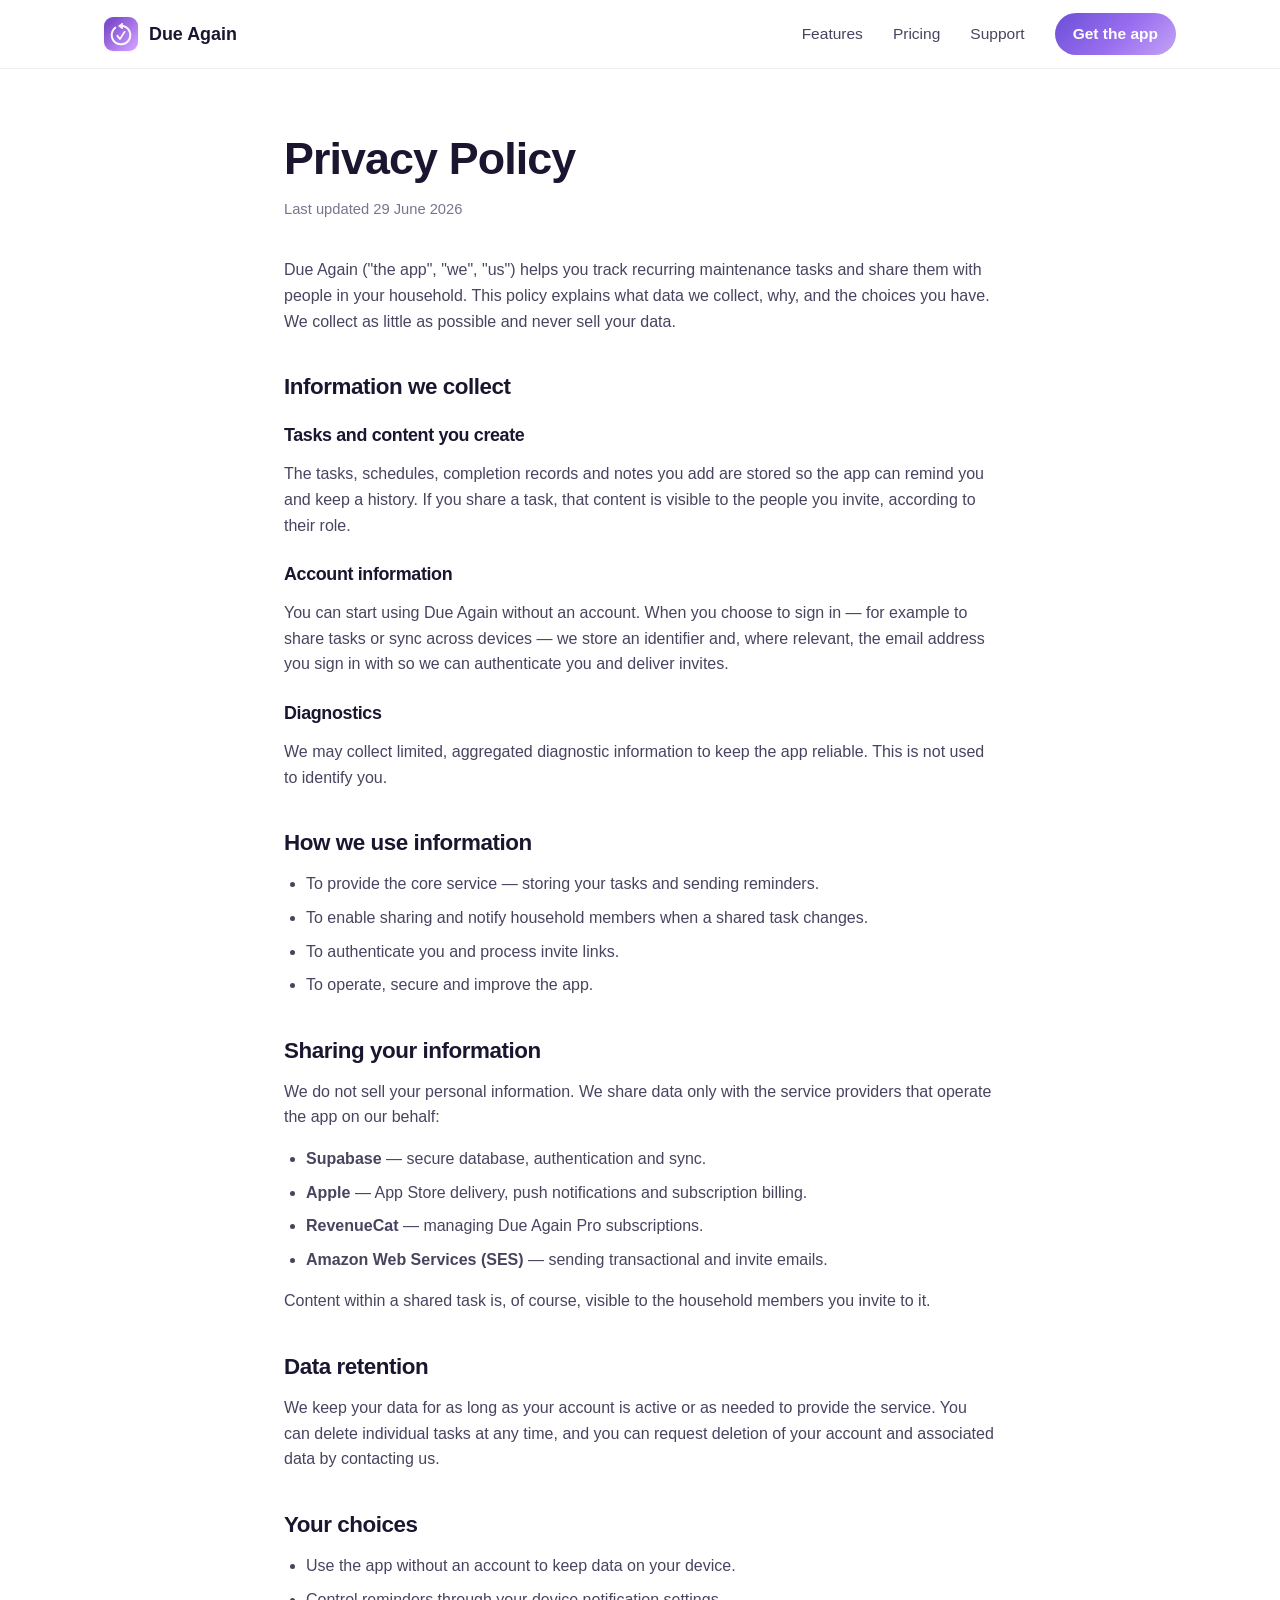
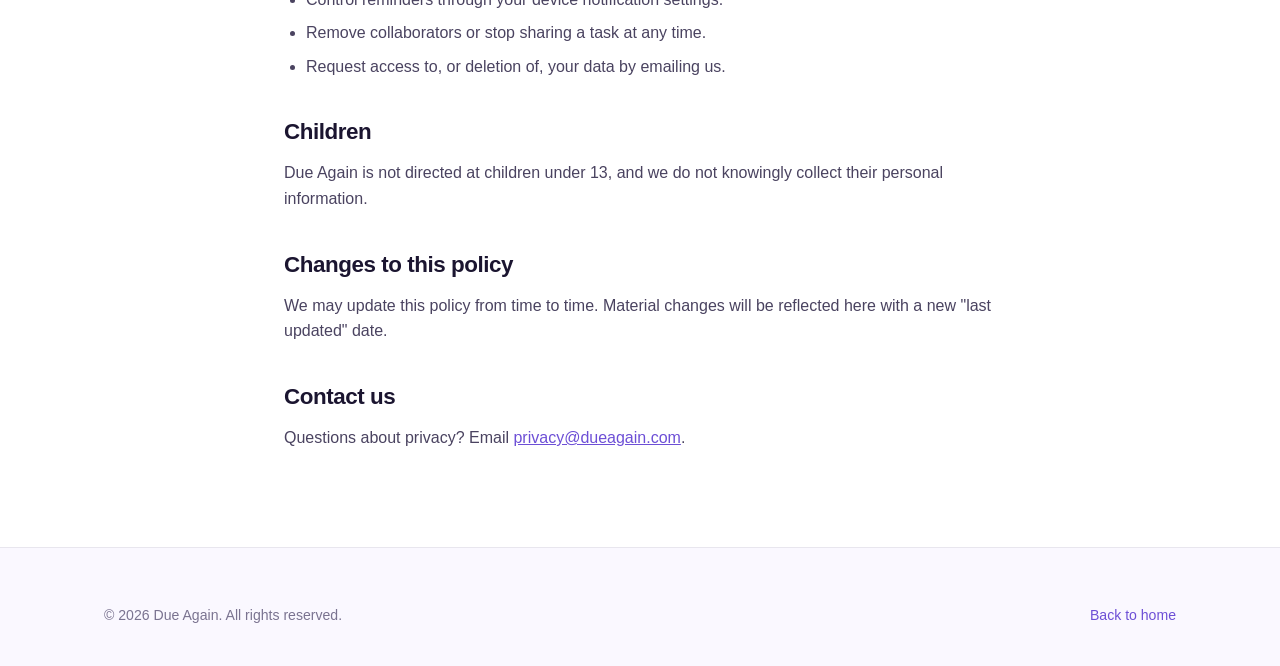
==== privacy.html @ 54531858 "Regenerate website prior to launch" ====
<!doctype html>
<html lang="en">
  <head>
    <meta charset="utf-8" />
    <meta name="viewport" content="width=device-width, initial-scale=1" />
    <title>Privacy Policy — Due Again</title>
    <meta name="description" content="How Due Again collects, uses and protects your data." />
    <link rel="canonical" href="https://dueagain.com/privacy.html" />
    <meta name="theme-color" content="#6d4fd6" />
    <link rel="icon" href="images/favicon.png" />
    <link rel="apple-touch-icon" href="images/app-icon.png" />
    <link rel="stylesheet" href="css/main.css" />
  </head>
  <body>
    <header class="nav">
      <div class="container nav-inner">
        <a class="brand" href="/">
          <img src="images/app-icon.png" alt="Due Again app icon" />
          <span>Due Again</span>
        </a>
        <nav class="nav-links" aria-label="Primary">
          <a href="/#features">Features</a>
          <a href="/#pricing">Pricing</a>
          <a href="/support.html">Support</a>
          <a class="nav-cta" href="https://apps.apple.com/app/id6779137593">Get the app</a>
        </nav>
      </div>
    </header>

    <main class="doc">
      <div class="container doc-wrap">
        <h1>Privacy Policy</h1>
        <p class="updated">Last updated 29 June 2026</p>

        <p>
          Due Again ("the app", "we", "us") helps you track recurring maintenance
          tasks and share them with people in your household. This policy explains
          what data we collect, why, and the choices you have. We collect as little
          as possible and never sell your data.
        </p>

        <h2>Information we collect</h2>
        <h3>Tasks and content you create</h3>
        <p>
          The tasks, schedules, completion records and notes you add are stored so
          the app can remind you and keep a history. If you share a task, that
          content is visible to the people you invite, according to their role.
        </p>
        <h3>Account information</h3>
        <p>
          You can start using Due Again without an account. When you choose to sign
          in — for example to share tasks or sync across devices — we store an
          identifier and, where relevant, the email address you sign in with so we
          can authenticate you and deliver invites.
        </p>
        <h3>Diagnostics</h3>
        <p>
          We may collect limited, aggregated diagnostic information to keep the app
          reliable. This is not used to identify you.
        </p>

        <h2>How we use information</h2>
        <ul>
          <li>To provide the core service — storing your tasks and sending reminders.</li>
          <li>To enable sharing and notify household members when a shared task changes.</li>
          <li>To authenticate you and process invite links.</li>
          <li>To operate, secure and improve the app.</li>
        </ul>

        <h2>Sharing your information</h2>
        <p>
          We do not sell your personal information. We share data only with the
          service providers that operate the app on our behalf:
        </p>
        <ul>
          <li><strong>Supabase</strong> — secure database, authentication and sync.</li>
          <li><strong>Apple</strong> — App Store delivery, push notifications and subscription billing.</li>
          <li><strong>RevenueCat</strong> — managing Due Again Pro subscriptions.</li>
          <li><strong>Amazon Web Services (SES)</strong> — sending transactional and invite emails.</li>
        </ul>
        <p>Content within a shared task is, of course, visible to the household members you invite to it.</p>

        <h2>Data retention</h2>
        <p>
          We keep your data for as long as your account is active or as needed to
          provide the service. You can delete individual tasks at any time, and you
          can request deletion of your account and associated data by contacting us.
        </p>

        <h2>Your choices</h2>
        <ul>
          <li>Use the app without an account to keep data on your device.</li>
          <li>Control reminders through your device notification settings.</li>
          <li>Remove collaborators or stop sharing a task at any time.</li>
          <li>Request access to, or deletion of, your data by emailing us.</li>
        </ul>

        <h2>Children</h2>
        <p>Due Again is not directed at children under 13, and we do not knowingly collect their personal information.</p>

        <h2>Changes to this policy</h2>
        <p>We may update this policy from time to time. Material changes will be reflected here with a new "last updated" date.</p>

        <h2>Contact us</h2>
        <p>Questions about privacy? Email <a href="mailto:privacy@dueagain.com">privacy@dueagain.com</a>.</p>
      </div>
    </main>

    <footer class="footer">
      <div class="container">
        <div class="footer-bottom" style="border:0;margin:0;padding:0">
          <span>© 2026 Due Again. All rights reserved.</span>
          <span><a href="/" style="color:var(--violet-600);text-decoration:none">Back to home</a></span>
        </div>
      </div>
    </footer>
  </body>
</html>
---- css/main.css ----
/* Due Again — marketing site
   Hand-written, dependency-free. Brand colours sampled from the app icon
   (a white circular-arrow + check on a violet → lavender gradient). */

:root {
  /* Brand */
  --violet-700: #5b3fc4;
  --violet-600: #6d4fd6;
  --violet-500: #8257e6;
  --violet-400: #a07cf0;
  --violet-200: #d9c8f8;
  --violet-050: #f4eefe;
  --grad: linear-gradient(135deg, #6d4fd6 0%, #9a6ff0 55%, #c4a4f4 100%);
  --grad-soft: linear-gradient(135deg, #f6f1fe 0%, #efe8fc 100%);

  /* Category accents */
  --home: #2f8f6b;
  --car: #2563c9;
  --garden: #4e9a2f;
  --personal: #c2570f;
  --other: #6b7280;

  /* Ink + surfaces */
  --ink: #1b1530;
  --ink-2: #4a4360;
  --ink-3: #7a7390;
  --line: rgba(27, 21, 48, 0.08);
  --bg: #ffffff;
  --bg-alt: #faf8ff;
  --card: #ffffff;

  --radius: 18px;
  --radius-lg: 26px;
  --shadow-sm: 0 1px 3px rgba(27, 21, 48, 0.06);
  --shadow-md: 0 12px 32px rgba(48, 30, 110, 0.10);
  --shadow-lg: 0 30px 70px rgba(48, 30, 110, 0.18);

  --maxw: 1120px;
  --font: -apple-system, BlinkMacSystemFont, "Segoe UI", Roboto,
    "Helvetica Neue", Arial, "Apple Color Emoji", sans-serif;

  color-scheme: light;
}

* { box-sizing: border-box; }

html { scroll-behavior: smooth; -webkit-text-size-adjust: 100%; }

body {
  margin: 0;
  font-family: var(--font);
  color: var(--ink);
  background: var(--bg);
  line-height: 1.6;
  overflow-x: hidden;
  -webkit-font-smoothing: antialiased;
  text-rendering: optimizeLegibility;
}

img { max-width: 100%; display: block; }
a { color: inherit; }

h1, h2, h3 { line-height: 1.12; letter-spacing: -0.02em; margin: 0; }

.container {
  width: 100%;
  max-width: var(--maxw);
  margin: 0 auto;
  padding: 0 24px;
}

.eyebrow {
  display: inline-block;
  font-size: 0.8rem;
  font-weight: 700;
  letter-spacing: 0.08em;
  text-transform: uppercase;
  color: var(--violet-600);
  margin-bottom: 14px;
}

.section { padding: 96px 0; }
.section-alt { background: var(--bg-alt); }
.section-head { max-width: 680px; margin: 0 auto 56px; text-align: center; }
.section-head h2 { font-size: clamp(1.9rem, 4vw, 2.8rem); }
.section-head p { color: var(--ink-2); font-size: 1.1rem; margin: 16px 0 0; }

/* ---------- Buttons ---------- */
.btn {
  display: inline-flex;
  align-items: center;
  gap: 8px;
  font: inherit;
  font-weight: 600;
  font-size: 1rem;
  text-decoration: none;
  padding: 13px 24px;
  border-radius: 999px;
  border: 1px solid transparent;
  cursor: pointer;
  transition: transform 0.15s ease, box-shadow 0.15s ease, background 0.15s ease;
}
.btn-primary {
  background: var(--grad);
  color: #fff;
  box-shadow: 0 10px 24px rgba(109, 79, 214, 0.35);
}
.btn-primary:hover { transform: translateY(-2px); box-shadow: 0 16px 32px rgba(109, 79, 214, 0.42); }
.btn-ghost {
  background: rgba(255, 255, 255, 0.7);
  border-color: var(--line);
  color: var(--ink);
}
.btn-ghost:hover { background: #fff; transform: translateY(-2px); }

/* App Store badge */
.store-badge { height: 54px; width: auto; }
.store-badge:hover { opacity: 0.88; }
.badge-row { display: flex; flex-wrap: wrap; gap: 16px; align-items: center; }

/* ---------- Nav ---------- */
.nav {
  position: sticky;
  top: 0;
  z-index: 50;
  background: rgba(255, 255, 255, 0.82);
  backdrop-filter: saturate(180%) blur(14px);
  -webkit-backdrop-filter: saturate(180%) blur(14px);
  border-bottom: 1px solid var(--line);
}
.nav-inner {
  display: flex;
  align-items: center;
  justify-content: space-between;
  height: 68px;
}
.brand { display: flex; align-items: center; gap: 11px; text-decoration: none; color: var(--ink); font-weight: 700; font-size: 1.12rem; }
.brand img { width: 34px; height: 34px; border-radius: 9px; box-shadow: var(--shadow-sm); }
.nav-links { display: flex; align-items: center; gap: 30px; }
.nav-links a { text-decoration: none; color: var(--ink-2); font-weight: 500; font-size: 0.97rem; }
.nav-links a:hover { color: var(--ink); }
.nav-cta { background: var(--grad); color: #fff !important; padding: 9px 18px; border-radius: 999px; font-weight: 600 !important; }
.nav-cta:hover { opacity: 0.92; }
.nav-toggle { display: none; }
@media (max-width: 820px) {
  .nav-links a:not(.nav-cta) { display: none; }
}

/* ---------- Hero ---------- */
.hero {
  position: relative;
  overflow: hidden;
  padding: 72px 0 90px;
  background:
    radial-gradient(900px 520px at 78% -8%, rgba(154, 111, 240, 0.22), transparent 60%),
    radial-gradient(700px 460px at 0% 100%, rgba(196, 164, 244, 0.20), transparent 55%),
    var(--bg);
}
.hero-grid {
  display: grid;
  grid-template-columns: 1.05fr 0.95fr;
  gap: 40px;
  align-items: center;
}
.hero-title {
  font-size: clamp(2.4rem, 5.4vw, 4rem);
  font-weight: 800;
  letter-spacing: -0.03em;
}
.hero-title .accent {
  background: var(--grad);
  -webkit-background-clip: text;
  background-clip: text;
  color: transparent;
}
.hero-sub {
  font-size: 1.22rem;
  color: var(--ink-2);
  margin: 22px 0 32px;
  max-width: 540px;
}
.hero-actions { display: flex; flex-wrap: wrap; gap: 16px; align-items: center; }
.hero-note { margin-top: 22px; color: var(--ink-3); font-size: 0.92rem; display: flex; align-items: center; gap: 8px; flex-wrap: wrap; }
.hero-note svg { color: var(--violet-500); flex: none; }
.hero-note span { min-width: 0; }

.hero-visual { display: flex; justify-content: center; position: relative; }

/* ---------- Phone mockup ---------- */
.phone {
  width: 322px;
  flex: none;
  background: #0f0a1f;
  border-radius: 44px;
  padding: 11px;
  box-shadow: var(--shadow-lg);
  position: relative;
}
.phone::before { /* notch */
  content: "";
  position: absolute;
  top: 20px; left: 50%; transform: translateX(-50%);
  width: 120px; height: 26px;
  background: #0f0a1f;
  border-radius: 0 0 16px 16px;
  z-index: 3;
}
.phone-screen {
  background: var(--bg);
  border-radius: 34px;
  overflow: hidden;
  height: 600px;
  display: flex;
  flex-direction: column;
}
.phone-tilt { transform: perspective(1600px) rotateY(-14deg) rotateX(3deg); }

/* App UI inside the phone */
.app-status {
  height: 50px; flex: none;
  background: var(--grad);
  display: flex; align-items: flex-end; justify-content: space-between;
  padding: 0 20px 8px;
  color: #fff; font-size: 0.78rem; font-weight: 600;
}
.app-head {
  background: var(--grad);
  color: #fff;
  padding: 6px 20px 22px;
}
.app-head .hello { font-size: 0.84rem; opacity: 0.9; }
.app-head .date { font-size: 1.4rem; font-weight: 800; letter-spacing: -0.02em; }
.app-summary {
  display: flex; gap: 10px; margin-top: 16px;
}
.summary-pill {
  flex: 1; background: rgba(255, 255, 255, 0.18);
  border-radius: 13px; padding: 10px 12px; backdrop-filter: blur(4px);
}
.summary-pill .n { font-size: 1.35rem; font-weight: 800; line-height: 1; }
.summary-pill .l { font-size: 0.7rem; opacity: 0.92; margin-top: 4px; }

.app-body { flex: 1; overflow: hidden; padding: 6px 14px 16px; background: var(--bg); }
.app-section-label {
  font-size: 0.72rem; font-weight: 700; text-transform: uppercase;
  letter-spacing: 0.06em; color: var(--ink-3); margin: 16px 4px 8px;
}
.task-row {
  display: flex; align-items: center; gap: 10px;
  background: var(--card); border: 1px solid var(--line);
  border-radius: 14px; padding: 11px 12px; margin-bottom: 9px;
  box-shadow: var(--shadow-sm);
}
.task-ic {
  width: 36px; height: 36px; border-radius: 10px; flex: none;
  display: flex; align-items: center; justify-content: center; font-size: 1.05rem;
}
.task-main { flex: 1; min-width: 0; }
.task-main .t { font-size: 0.88rem; font-weight: 650; white-space: nowrap; overflow: hidden; text-overflow: ellipsis; }
.task-main .m { font-size: 0.73rem; color: var(--ink-3); margin-top: 1px; }
.task-due { font-size: 0.68rem; font-weight: 700; padding: 4px 7px; border-radius: 999px; flex: none; }
.due-over { background: #fdecec; color: #c0392b; }
.due-soon { background: #fff4e2; color: #b86a07; }
.due-ok { background: var(--violet-050); color: var(--violet-600); }
.check { width: 22px; height: 22px; border-radius: 50%; border: 2px solid var(--violet-200); flex: none; }

.cat-home { background: rgba(47,143,107,0.12); color: var(--home); }
.cat-car { background: rgba(37,99,201,0.12); color: var(--car); }
.cat-garden { background: rgba(78,154,47,0.12); color: var(--garden); }
.cat-personal { background: rgba(194,87,15,0.12); color: var(--personal); }

/* Floating mini-card on hero phone */
.float-card {
  position: absolute;
  left: -28px; bottom: 64px;
  background: #fff;
  border-radius: 16px;
  padding: 13px 15px;
  box-shadow: var(--shadow-md);
  display: flex; gap: 11px; align-items: center;
  width: 232px;
  border: 1px solid var(--line);
}
.float-card .fic {
  width: 38px; height: 38px; border-radius: 11px; flex: none;
  background: var(--grad); color: #fff;
  display: flex; align-items: center; justify-content: center;
}
.float-card .ft { font-size: 0.82rem; font-weight: 700; }
.float-card .fm { font-size: 0.72rem; color: var(--ink-3); }
@media (max-width: 980px) { .float-card { display: none; } }

/* ---------- Logos / trust strip ---------- */
.trust { padding: 28px 0; border-top: 1px solid var(--line); border-bottom: 1px solid var(--line); background: var(--bg-alt); }
.trust-row { display: flex; flex-wrap: wrap; justify-content: center; gap: 14px 30px; align-items: center; }
.trust-chip { display: inline-flex; align-items: center; gap: 8px; color: var(--ink-2); font-weight: 600; font-size: 0.95rem; }
.trust-chip .e { font-size: 1.15rem; }

/* ---------- Feature grid ---------- */
.feature-grid {
  display: grid;
  grid-template-columns: repeat(3, 1fr);
  gap: 22px;
}
.feature {
  background: var(--card);
  border: 1px solid var(--line);
  border-radius: var(--radius);
  padding: 28px 26px;
  box-shadow: var(--shadow-sm);
  transition: transform 0.18s ease, box-shadow 0.18s ease;
}
.feature:hover { transform: translateY(-4px); box-shadow: var(--shadow-md); }
.feature .ficon {
  width: 50px; height: 50px; border-radius: 14px;
  background: var(--grad-soft); color: var(--violet-600);
  display: flex; align-items: center; justify-content: center;
  margin-bottom: 18px;
}
.feature h3 { font-size: 1.18rem; margin-bottom: 8px; }
.feature p { color: var(--ink-2); margin: 0; font-size: 0.98rem; }

/* ---------- Split feature rows ---------- */
.split {
  display: grid;
  grid-template-columns: 1fr 1fr;
  gap: 56px;
  align-items: center;
}
.split + .split { margin-top: 96px; }
.split.reverse .split-text { order: 2; }
.split-text h2 { font-size: clamp(1.7rem, 3.4vw, 2.4rem); }
.split-text p { color: var(--ink-2); font-size: 1.08rem; margin: 16px 0 0; }
.split-list { list-style: none; padding: 0; margin: 24px 0 0; }
.split-list li { display: flex; gap: 12px; align-items: flex-start; margin-bottom: 14px; color: var(--ink-2); }
.split-list .tick {
  width: 24px; height: 24px; border-radius: 50%; flex: none; margin-top: 1px;
  background: var(--grad); color: #fff;
  display: flex; align-items: center; justify-content: center;
}
.split-list strong { color: var(--ink); }

/* Schedule-type cards */
.sched-cards { display: grid; gap: 14px; }
.sched-card {
  background: var(--card); border: 1px solid var(--line);
  border-radius: var(--radius); padding: 20px 22px; box-shadow: var(--shadow-sm);
}
.sched-card .stag {
  display: inline-block; font-size: 0.72rem; font-weight: 700;
  text-transform: uppercase; letter-spacing: 0.05em;
  color: var(--violet-600); background: var(--violet-050);
  padding: 4px 10px; border-radius: 999px; margin-bottom: 10px;
}
.sched-card h3 { font-size: 1.08rem; }
.sched-card p { margin: 6px 0 0; color: var(--ink-2); font-size: 0.95rem; }

/* Sharing visual */
.share-stack { display: grid; gap: 14px; }
.share-card {
  background: var(--card); border: 1px solid var(--line);
  border-radius: var(--radius); padding: 18px 20px; box-shadow: var(--shadow-sm);
  display: flex; align-items: center; gap: 14px;
}
.avatar {
  width: 42px; height: 42px; border-radius: 50%; flex: none;
  display: flex; align-items: center; justify-content: center;
  color: #fff; font-weight: 700; font-size: 0.95rem;
}
.share-card .sname { font-weight: 650; }
.share-card .role { font-size: 0.8rem; color: var(--ink-3); }
.role-pill { margin-left: auto; font-size: 0.74rem; font-weight: 700; padding: 5px 11px; border-radius: 999px; }
.role-owner { background: var(--violet-050); color: var(--violet-600); }
.role-editor { background: rgba(37,99,201,0.10); color: var(--car); }
.role-viewer { background: rgba(107,114,128,0.12); color: var(--other); }

/* ---------- Pricing ---------- */
.price-grid {
  display: grid;
  grid-template-columns: 1fr 1fr;
  gap: 24px;
  max-width: 820px;
  margin: 0 auto;
}
.price-card {
  background: var(--card);
  border: 1px solid var(--line);
  border-radius: var(--radius-lg);
  padding: 34px 30px;
  position: relative;
}
.price-card.pro {
  background: var(--grad);
  color: #fff;
  border-color: transparent;
  box-shadow: var(--shadow-lg);
}
.price-card .plan { font-size: 0.82rem; font-weight: 700; letter-spacing: 0.06em; text-transform: uppercase; opacity: 0.85; }
.price-card .amount { font-size: 2.6rem; font-weight: 800; letter-spacing: -0.03em; margin: 12px 0 2px; }
.price-card .amount small { font-size: 1rem; font-weight: 600; opacity: 0.7; }
.price-card .sub { font-size: 0.95rem; color: var(--ink-3); margin-bottom: 22px; }
.price-card.pro .sub { color: rgba(255,255,255,0.85); }
.price-list { list-style: none; padding: 0; margin: 0 0 26px; }
.price-list li { display: flex; gap: 11px; align-items: flex-start; margin-bottom: 13px; font-size: 0.97rem; }
.price-list svg { flex: none; margin-top: 3px; }
.price-card .badge-best {
  position: absolute; top: 22px; right: 24px;
  background: rgba(255,255,255,0.2); color: #fff;
  font-size: 0.72rem; font-weight: 700; padding: 5px 12px; border-radius: 999px;
}
.btn-block { display: flex; width: 100%; justify-content: center; }
.btn-on-grad { background: #fff; color: var(--violet-600); box-shadow: 0 10px 24px rgba(0,0,0,0.18); }
.btn-on-grad:hover { transform: translateY(-2px); }
.price-foot { text-align: center; color: var(--ink-3); font-size: 0.9rem; margin-top: 28px; }

/* ---------- FAQ ---------- */
.faq { max-width: 760px; margin: 0 auto; }
.faq details {
  border: 1px solid var(--line);
  border-radius: 14px;
  padding: 4px 22px;
  margin-bottom: 12px;
  background: var(--card);
  box-shadow: var(--shadow-sm);
}
.faq summary {
  cursor: pointer; list-style: none;
  font-weight: 650; font-size: 1.05rem;
  padding: 16px 0;
  display: flex; justify-content: space-between; align-items: center; gap: 16px;
}
.faq summary::-webkit-details-marker { display: none; }
.faq summary::after { content: "+"; font-size: 1.5rem; color: var(--violet-500); font-weight: 400; line-height: 1; }
.faq details[open] summary::after { content: "–"; }
.faq p { color: var(--ink-2); margin: 0 0 18px; }

/* ---------- CTA band ---------- */
.cta-band {
  background: var(--grad);
  border-radius: var(--radius-lg);
  padding: 64px 40px;
  text-align: center;
  color: #fff;
  box-shadow: var(--shadow-lg);
  position: relative;
  overflow: hidden;
}
.cta-band::after {
  content: "";
  position: absolute; inset: 0;
  background: radial-gradient(600px 300px at 80% 0%, rgba(255,255,255,0.18), transparent 60%);
  pointer-events: none;
}
.cta-band h2 { font-size: clamp(1.8rem, 4vw, 2.6rem); position: relative; }
.cta-band p { font-size: 1.12rem; opacity: 0.92; margin: 16px auto 30px; max-width: 520px; position: relative; }
.cta-band .badge-row { justify-content: center; position: relative; }

/* ---------- Footer ---------- */
.footer { padding: 56px 0 40px; border-top: 1px solid var(--line); background: var(--bg-alt); }
.footer-grid { display: flex; flex-wrap: wrap; justify-content: space-between; gap: 32px; }
.footer .brand { margin-bottom: 14px; }
.footer-blurb { color: var(--ink-3); font-size: 0.95rem; max-width: 320px; }
.footer-col h4 { font-size: 0.82rem; text-transform: uppercase; letter-spacing: 0.06em; color: var(--ink-3); margin: 0 0 14px; }
.footer-col a { display: block; text-decoration: none; color: var(--ink-2); font-size: 0.96rem; margin-bottom: 10px; }
.footer-col a:hover { color: var(--violet-600); }
.footer-bottom {
  margin-top: 40px; padding-top: 24px; border-top: 1px solid var(--line);
  display: flex; flex-wrap: wrap; justify-content: space-between; gap: 12px;
  color: var(--ink-3); font-size: 0.88rem;
}

/* ---------- Doc pages (privacy / support) ---------- */
.doc { padding: 64px 0 80px; }
.doc-wrap { max-width: 760px; margin: 0 auto; }
.doc h1 { font-size: clamp(2rem, 4vw, 2.8rem); margin-bottom: 8px; }
.doc .updated { color: var(--ink-3); font-size: 0.92rem; margin-bottom: 36px; }
.doc h2 { font-size: 1.4rem; margin: 40px 0 12px; }
.doc h3 { font-size: 1.12rem; margin: 26px 0 8px; }
.doc p, .doc li { color: var(--ink-2); }
.doc ul { padding-left: 22px; }
.doc li { margin-bottom: 8px; }
.doc a { color: var(--violet-600); }
.support-cards { display: grid; grid-template-columns: 1fr 1fr; gap: 20px; margin: 32px 0; }
.support-card { background: var(--card); border: 1px solid var(--line); border-radius: var(--radius); padding: 26px; box-shadow: var(--shadow-sm); }
.support-card h3 { margin: 0 0 8px; }
.support-card p { margin: 0 0 14px; }

/* ---------- Responsive ---------- */
@media (max-width: 900px) {
  .hero-grid { grid-template-columns: 1fr; gap: 48px; text-align: center; }
  .hero-sub { margin-left: auto; margin-right: auto; }
  .hero-actions, .hero-note { justify-content: center; }
  .feature-grid { grid-template-columns: 1fr 1fr; }
  .split, .split.reverse .split-text { grid-template-columns: 1fr; }
  .split.reverse .split-text { order: 0; }
  .split-visual { order: -1; }
  .price-grid, .support-cards { grid-template-columns: 1fr; }
}
@media (max-width: 560px) {
  .section { padding: 68px 0; }
  .feature-grid { grid-template-columns: 1fr; }
  .cta-band { padding: 48px 24px; }
  .container { padding: 0 18px; }
}

@media (prefers-reduced-motion: reduce) {
  * { scroll-behavior: auto; transition: none !important; }
}
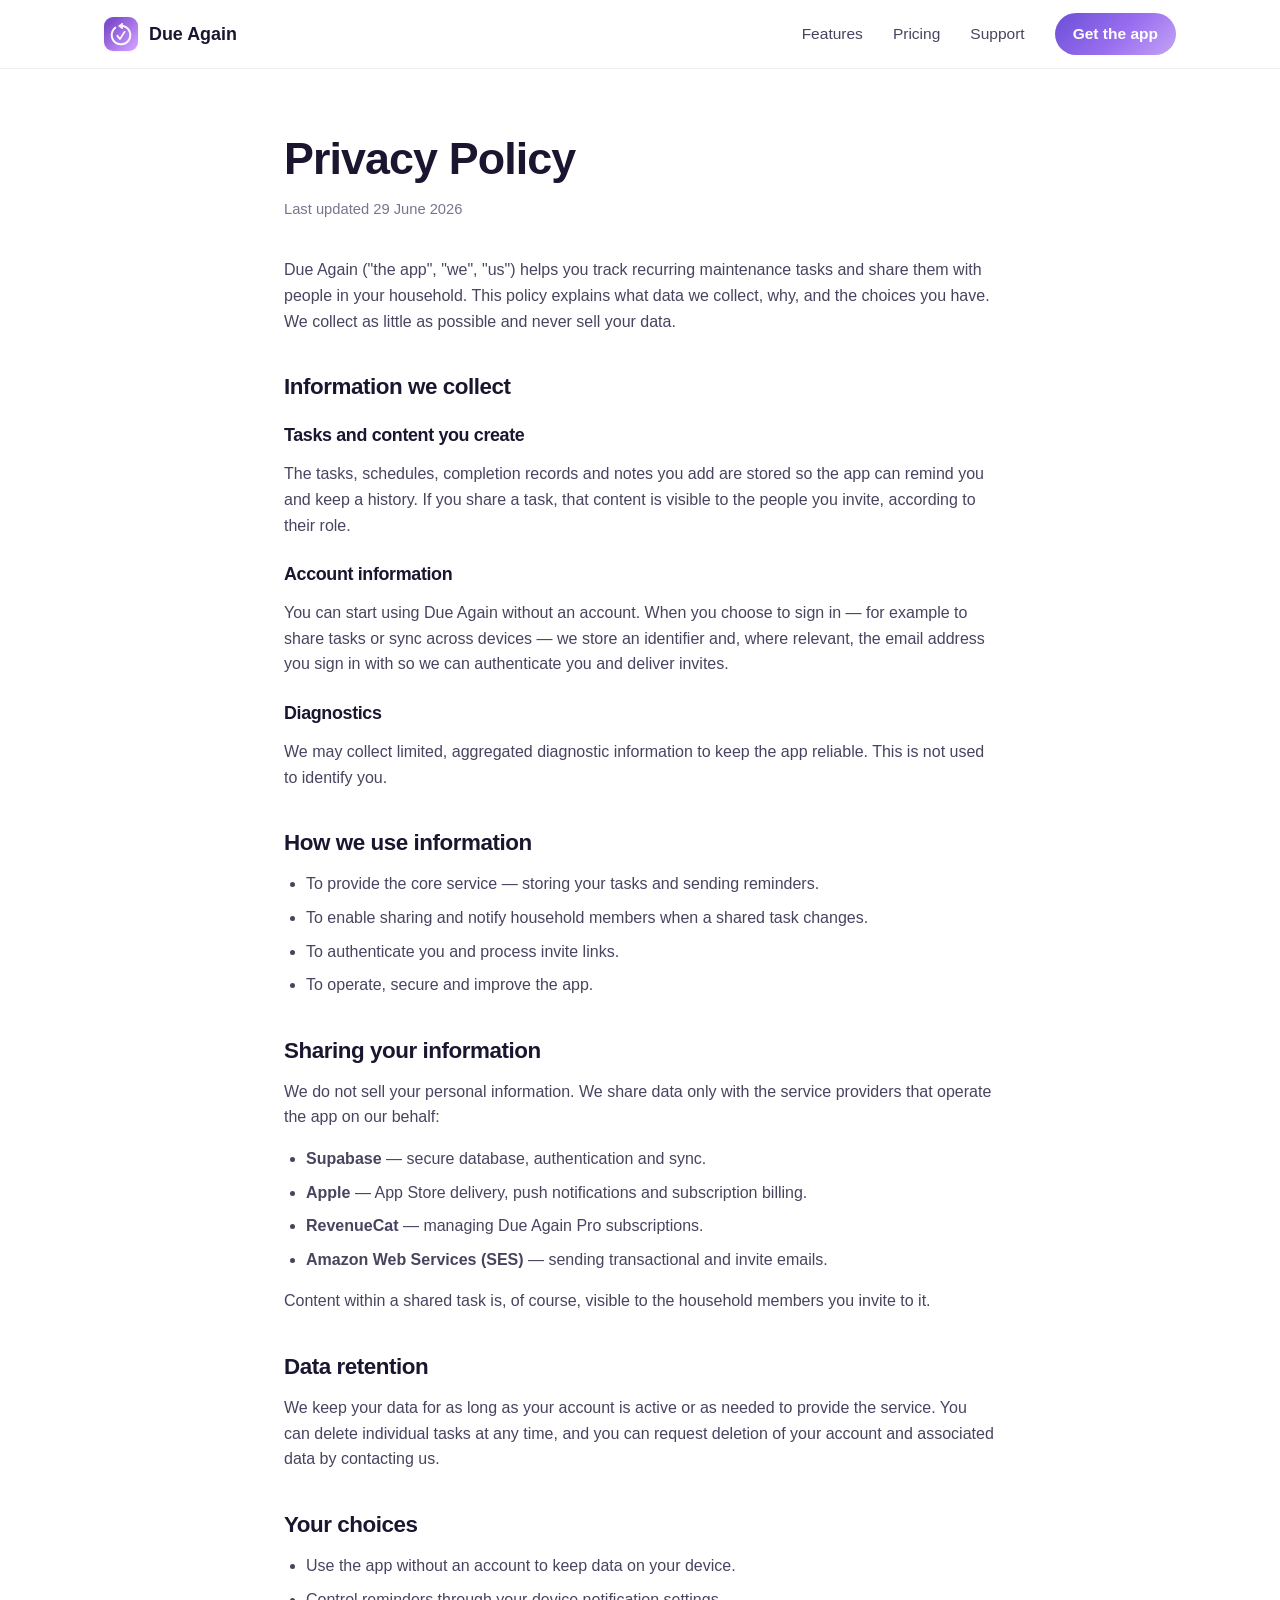
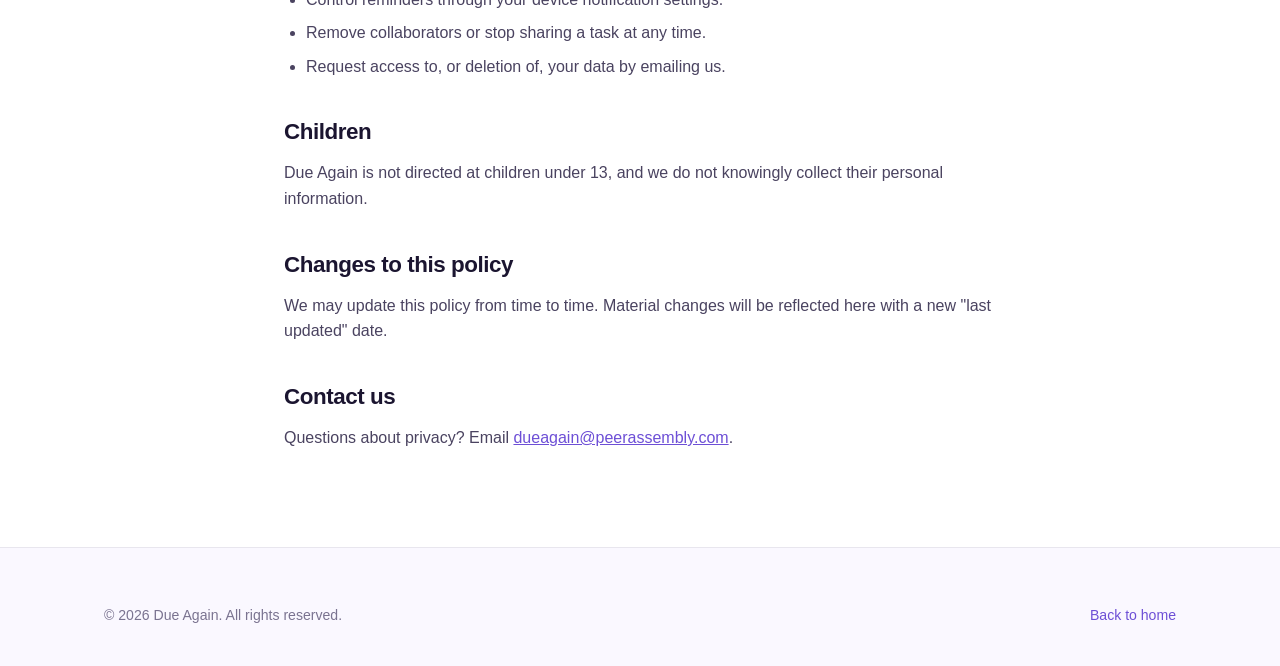
==== commit b3f26509: "Update with better screenshot" ====
--- a/privacy.html
+++ b/privacy.html
@@ -102,7 +102,7 @@
         <p>We may update this policy from time to time. Material changes will be reflected here with a new "last updated" date.</p>
 
         <h2>Contact us</h2>
-        <p>Questions about privacy? Email <a href="mailto:privacy@dueagain.com">privacy@dueagain.com</a>.</p>
+        <p>Questions about privacy? Email <a href="mailto:dueagain@peerassembly.com">dueagain@peerassembly.com</a>.</p>
       </div>
     </main>
 
--- a/css/main.css
+++ b/css/main.css
@@ -186,92 +186,33 @@
 
 .hero-visual { display: flex; justify-content: center; position: relative; }
 
-/* ---------- Phone mockup ---------- */
-.phone {
-  width: 322px;
+/* ---------- Device bezel (real screenshot) ---------- */
+.device {
+  width: 318px;
   flex: none;
-  background: #0f0a1f;
-  border-radius: 44px;
-  padding: 11px;
-  box-shadow: var(--shadow-lg);
+  background: #0d0a18;
+  border-radius: 54px;
+  padding: 13px;
   position: relative;
-}
-.phone::before { /* notch */
-  content: "";
-  position: absolute;
-  top: 20px; left: 50%; transform: translateX(-50%);
-  width: 120px; height: 26px;
-  background: #0f0a1f;
-  border-radius: 0 0 16px 16px;
-  z-index: 3;
-}
-.phone-screen {
-  background: var(--bg);
-  border-radius: 34px;
+  box-shadow:
+    0 0 0 2px #25203a,            /* outer rim highlight */
+    var(--shadow-lg);
+}
+.device-screen {
+  border-radius: 42px;
   overflow: hidden;
-  height: 600px;
-  display: flex;
-  flex-direction: column;
-}
-.phone-tilt { transform: perspective(1600px) rotateY(-14deg) rotateX(3deg); }
-
-/* App UI inside the phone */
-.app-status {
-  height: 50px; flex: none;
-  background: var(--grad);
-  display: flex; align-items: flex-end; justify-content: space-between;
-  padding: 0 20px 8px;
-  color: #fff; font-size: 0.78rem; font-weight: 600;
-}
-.app-head {
-  background: var(--grad);
-  color: #fff;
-  padding: 6px 20px 22px;
-}
-.app-head .hello { font-size: 0.84rem; opacity: 0.9; }
-.app-head .date { font-size: 1.4rem; font-weight: 800; letter-spacing: -0.02em; }
-.app-summary {
-  display: flex; gap: 10px; margin-top: 16px;
-}
-.summary-pill {
-  flex: 1; background: rgba(255, 255, 255, 0.18);
-  border-radius: 13px; padding: 10px 12px; backdrop-filter: blur(4px);
-}
-.summary-pill .n { font-size: 1.35rem; font-weight: 800; line-height: 1; }
-.summary-pill .l { font-size: 0.7rem; opacity: 0.92; margin-top: 4px; }
-
-.app-body { flex: 1; overflow: hidden; padding: 6px 14px 16px; background: var(--bg); }
-.app-section-label {
-  font-size: 0.72rem; font-weight: 700; text-transform: uppercase;
-  letter-spacing: 0.06em; color: var(--ink-3); margin: 16px 4px 8px;
-}
-.task-row {
-  display: flex; align-items: center; gap: 10px;
-  background: var(--card); border: 1px solid var(--line);
-  border-radius: 14px; padding: 11px 12px; margin-bottom: 9px;
-  box-shadow: var(--shadow-sm);
-}
-.task-ic {
-  width: 36px; height: 36px; border-radius: 10px; flex: none;
-  display: flex; align-items: center; justify-content: center; font-size: 1.05rem;
-}
-.task-main { flex: 1; min-width: 0; }
-.task-main .t { font-size: 0.88rem; font-weight: 650; white-space: nowrap; overflow: hidden; text-overflow: ellipsis; }
-.task-main .m { font-size: 0.73rem; color: var(--ink-3); margin-top: 1px; }
-.task-due { font-size: 0.68rem; font-weight: 700; padding: 4px 7px; border-radius: 999px; flex: none; }
-.due-over { background: #fdecec; color: #c0392b; }
-.due-soon { background: #fff4e2; color: #b86a07; }
-.due-ok { background: var(--violet-050); color: var(--violet-600); }
-.check { width: 22px; height: 22px; border-radius: 50%; border: 2px solid var(--violet-200); flex: none; }
-
-.cat-home { background: rgba(47,143,107,0.12); color: var(--home); }
-.cat-car { background: rgba(37,99,201,0.12); color: var(--car); }
-.cat-garden { background: rgba(78,154,47,0.12); color: var(--garden); }
-.cat-personal { background: rgba(194,87,15,0.12); color: var(--personal); }
-
-/* Floating mini-card on hero phone */
+  background: #000;
+  line-height: 0;
+  /* keep the screen corners crisp against the bezel */
+  box-shadow: inset 0 0 0 1px rgba(255, 255, 255, 0.04);
+}
+.device-screen img { width: 100%; height: auto; display: block; }
+.device-tilt { transform: perspective(1700px) rotateY(-13deg) rotateX(3deg); }
+
+/* Floating reminder card over the device */
 .float-card {
   position: absolute;
+  z-index: 2;
   left: -28px; bottom: 64px;
   background: #fff;
   border-radius: 16px;
